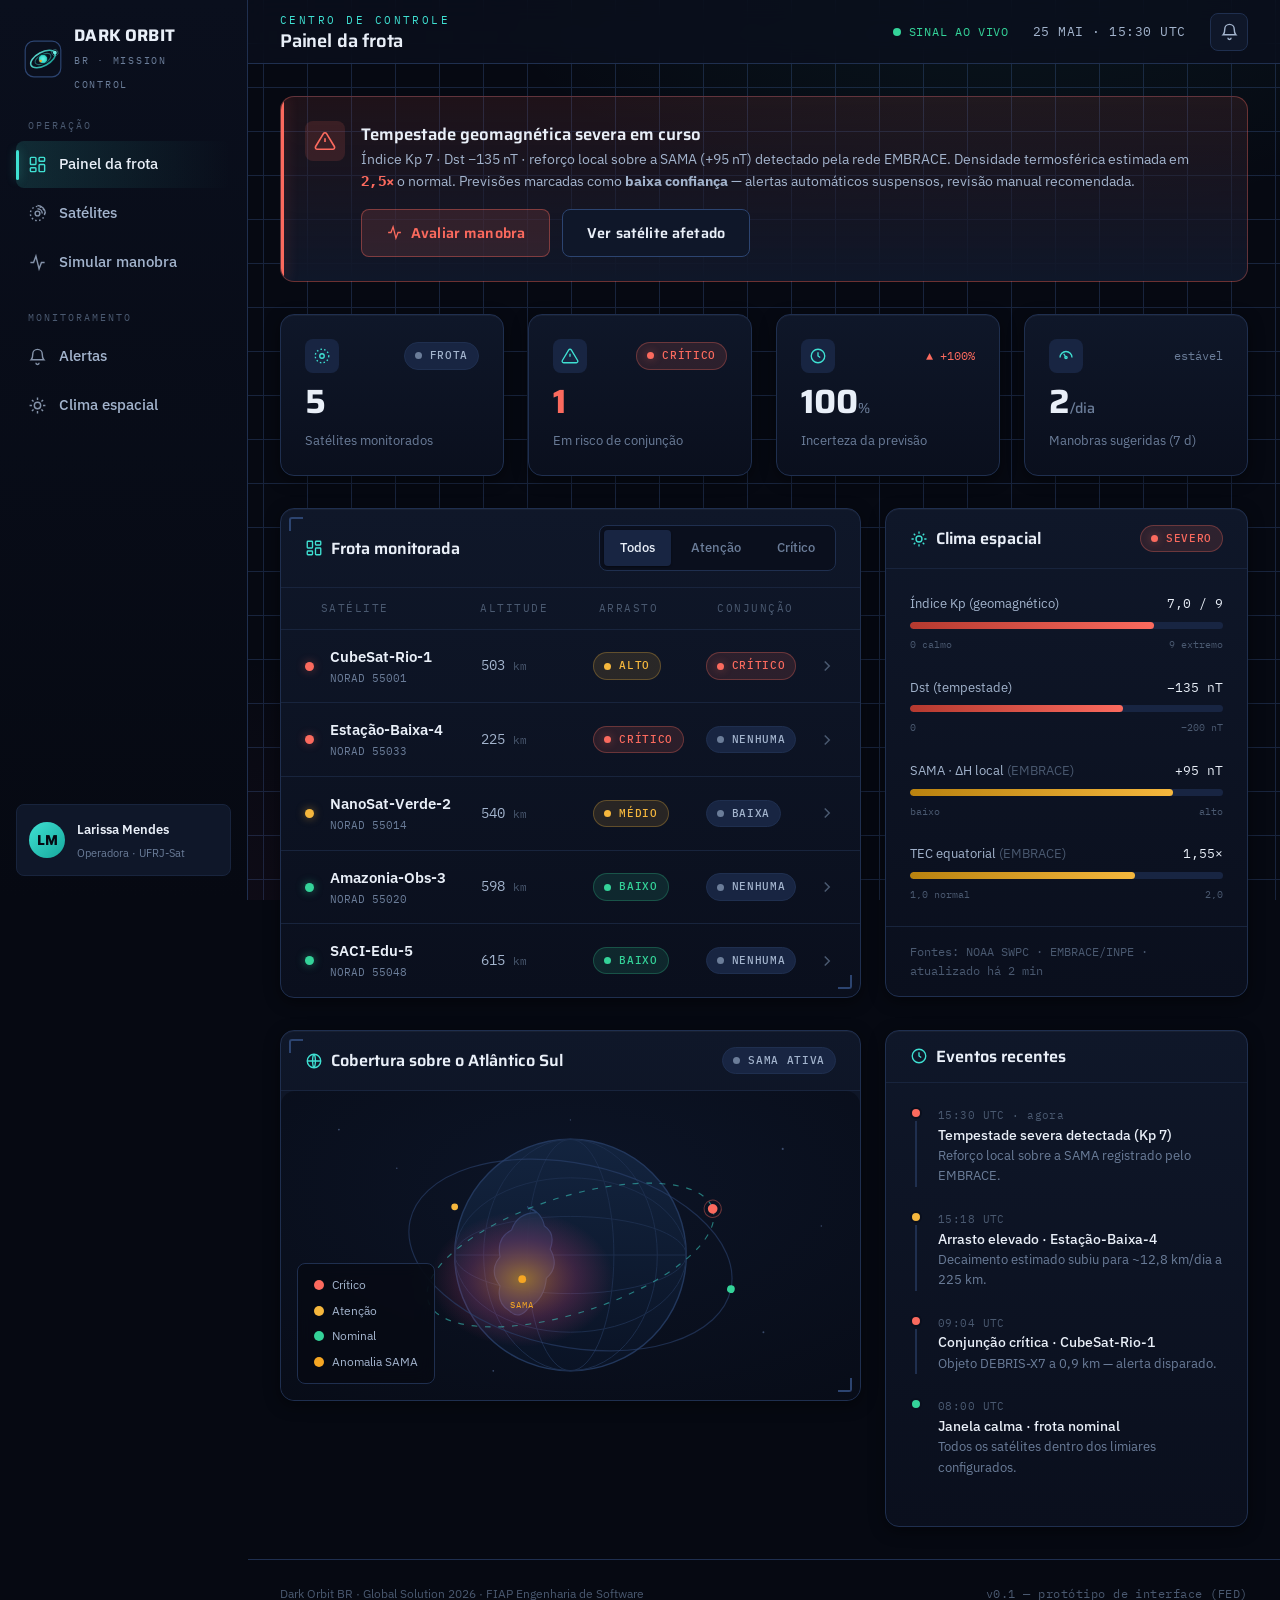
==== index.html @ e2dfccf2 "first commit" ====
<!DOCTYPE html>
<html lang="pt-BR">
<head>
  <meta charset="UTF-8">
  <meta name="viewport" content="width=device-width, initial-scale=1.0">
  <meta name="description" content="Dark Orbit BR — Centro de Controle. Painel de operação de risco orbital em tempo real para operadores de pequenas constelações.">
  <title>Centro de Controle · Dark Orbit BR</title>
  <link rel="icon" type="image/svg+xml" href="assets/logo.svg">
  <link rel="preconnect" href="https://fonts.googleapis.com">
  <link rel="preconnect" href="https://fonts.gstatic.com" crossorigin>
  <link href="https://fonts.googleapis.com/css2?family=Saira:wght@500;600;700&family=IBM+Plex+Sans:wght@400;500;600&family=IBM+Plex+Mono:wght@400;500&display=swap" rel="stylesheet">
  <link rel="stylesheet" href="css/style.css">
</head>
<body>
  <a class="skip-link" href="#conteudo">Pular para o conteúdo</a>

  <div class="app">
    <!-- ===================== NAVEGAÇÃO PRIMÁRIA ===================== -->
    <aside class="sidebar">
      <a class="brand" href="index.html" aria-label="Dark Orbit BR — início">
        <img class="brand__mark" src="assets/logo.svg" alt="Logotipo do Dark Orbit BR: um planeta com satélite em órbita">
        <span>
          <span class="brand__name">DARK ORBIT</span><br>
          <span class="brand__sub">BR · Mission Control</span>
        </span>
      </a>

      <nav class="nav" aria-label="Navegação principal">
        <p class="nav__label">Operação</p>
        <ul class="nav__list">
          <li>
            <a class="nav__item" href="index.html" aria-current="page">
              <svg viewBox="0 0 24 24" fill="none" stroke="currentColor" stroke-width="1.8" aria-hidden="true"><rect x="3" y="3" width="7" height="9" rx="1"/><rect x="14" y="3" width="7" height="5" rx="1"/><rect x="14" y="12" width="7" height="9" rx="1"/><rect x="3" y="16" width="7" height="5" rx="1"/></svg>
              <span>Painel da frota</span>
            </a>
          </li>
          <li>
            <a class="nav__item" href="satelite.html">
              <svg viewBox="0 0 24 24" fill="none" stroke="currentColor" stroke-width="1.8" aria-hidden="true"><circle cx="12" cy="12" r="3"/><path d="M12 2a10 10 0 0 1 10 10M12 6a6 6 0 0 1 6 6"/><circle cx="12" cy="12" r="9" stroke-dasharray="2 3"/></svg>
              <span>Satélites</span>
            </a>
          </li>
          <li>
            <a class="nav__item" href="manobra.html">
              <svg viewBox="0 0 24 24" fill="none" stroke="currentColor" stroke-width="1.8" aria-hidden="true"><path d="M3 12h4l3-8 4 16 3-8h4"/></svg>
              <span>Simular manobra</span>
            </a>
          </li>
        </ul>

        <p class="nav__label" style="margin-top:var(--s-5)">Monitoramento</p>
        <ul class="nav__list">
          <li>
            <a class="nav__item" href="index.html#alertas">
              <svg viewBox="0 0 24 24" fill="none" stroke="currentColor" stroke-width="1.8" aria-hidden="true"><path d="M12 3a6 6 0 0 0-6 6c0 5-2 7-2 7h16s-2-2-2-7a6 6 0 0 0-6-6Z"/><path d="M10 20a2 2 0 0 0 4 0"/></svg>
              <span>Alertas</span>
            </a>
          </li>
          <li>
            <a class="nav__item" href="index.html#clima">
              <svg viewBox="0 0 24 24" fill="none" stroke="currentColor" stroke-width="1.8" aria-hidden="true"><circle cx="12" cy="12" r="4"/><path d="M12 2v3M12 19v3M2 12h3M19 12h3M5 5l2 2M17 17l2 2M5 19l2-2M17 7l2-2"/></svg>
              <span>Clima espacial</span>
            </a>
          </li>
        </ul>
      </nav>

      <div class="sidebar__foot">
        <div class="userchip">
          <span class="userchip__avatar" aria-hidden="true">LM</span>
          <span>
            <span class="userchip__name">Larissa Mendes</span><br>
            <span class="userchip__role">Operadora · UFRJ-Sat</span>
          </span>
        </div>
      </div>
    </aside>

    <!-- ========================= PRINCIPAL ========================= -->
    <div class="main">
      <header class="topbar">
        <div class="topbar__title">
          <span class="eyebrow">Centro de Controle</span>
          <h1>Painel da frota</h1>
        </div>
        <div class="topbar__spacer"></div>
        <div class="topbar__meta">
          <span class="live"><span class="live__dot" aria-hidden="true"></span> SINAL AO VIVO</span>
          <time class="clock" datetime="2026-05-25T15:30">25 MAI · 15:30 UTC</time>
          <button class="iconbtn" aria-label="Notificações">
            <svg viewBox="0 0 24 24" fill="none" stroke="currentColor" stroke-width="1.8" aria-hidden="true"><path d="M12 3a6 6 0 0 0-6 6c0 5-2 7-2 7h16s-2-2-2-7a6 6 0 0 0-6-6Z"/><path d="M10 20a2 2 0 0 0 4 0"/></svg>
          </button>
        </div>
      </header>

      <main class="content" id="conteudo">

        <!-- BANNER DE EVENTO CRÍTICO (estado de tempestade) -->
        <section class="alert alert--crit rise" aria-labelledby="alerta-titulo" id="alertas">
          <span class="alert__icon" aria-hidden="true">
            <svg viewBox="0 0 24 24" fill="none" stroke="currentColor" stroke-width="1.8"><path d="M12 9v4M12 17h.01"/><path d="M10.3 3.9 1.8 18a2 2 0 0 0 1.7 3h17a2 2 0 0 0 1.7-3L13.7 3.9a2 2 0 0 0-3.4 0Z"/></svg>
          </span>
          <div class="alert__body">
            <p class="alert__title" id="alerta-titulo">Tempestade geomagnética severa em curso</p>
            <p class="alert__text">Índice Kp 7 · Dst −135 nT · reforço local sobre a SAMA (+95 nT) detectado pela rede EMBRACE. Densidade termosférica estimada em <strong class="readout" style="color:var(--st-crit)">2,5×</strong> o normal. Previsões marcadas como <strong>baixa confiança</strong> — alertas automáticos suspensos, revisão manual recomendada.</p>
            <div class="alert__actions">
              <a class="btn btn--danger" href="manobra.html">
                <svg viewBox="0 0 24 24" fill="none" stroke="currentColor" stroke-width="1.8" aria-hidden="true"><path d="M3 12h4l3-8 4 16 3-8h4"/></svg>
                Avaliar manobra
              </a>
              <a class="btn btn--ghost" href="satelite.html">Ver satélite afetado</a>
            </div>
          </div>
        </section>

        <!-- KPIs -->
        <section class="grid grid--kpi" aria-label="Indicadores gerais">
          <article class="panel kpi rise">
            <div class="kpi__top">
              <span class="kpi__icon" aria-hidden="true"><svg viewBox="0 0 24 24" fill="none" stroke="currentColor" stroke-width="1.8"><circle cx="12" cy="12" r="3"/><circle cx="12" cy="12" r="9" stroke-dasharray="2 3"/></svg></span>
              <span class="pill pill--neutral"><span class="pill__dot" aria-hidden="true"></span>Frota</span>
            </div>
            <div><span class="kpi__value">5</span></div>
            <span class="kpi__label">Satélites monitorados</span>
          </article>

          <article class="panel kpi rise">
            <div class="kpi__top">
              <span class="kpi__icon" aria-hidden="true"><svg viewBox="0 0 24 24" fill="none" stroke="currentColor" stroke-width="1.8"><path d="M12 9v4M12 17h.01"/><path d="M10.3 3.9 1.8 18a2 2 0 0 0 1.7 3h17a2 2 0 0 0 1.7-3L13.7 3.9a2 2 0 0 0-3.4 0Z"/></svg></span>
              <span class="pill pill--crit"><span class="pill__dot" aria-hidden="true"></span>Crítico</span>
            </div>
            <div><span class="kpi__value" style="color:var(--st-crit)">1</span></div>
            <span class="kpi__label">Em risco de conjunção</span>
          </article>

          <article class="panel kpi rise">
            <div class="kpi__top">
              <span class="kpi__icon" aria-hidden="true"><svg viewBox="0 0 24 24" fill="none" stroke="currentColor" stroke-width="1.8"><circle cx="12" cy="12" r="9"/><path d="M12 7v5l3 2"/></svg></span>
              <span class="kpi__delta kpi__delta--up">▲ +100%</span>
            </div>
            <div><span class="kpi__value">100<small>%</small></span></div>
            <span class="kpi__label">Incerteza da previsão</span>
          </article>

          <article class="panel kpi rise">
            <div class="kpi__top">
              <span class="kpi__icon" aria-hidden="true"><svg viewBox="0 0 24 24" fill="none" stroke="currentColor" stroke-width="1.8"><path d="M4 14a8 8 0 0 1 16 0"/><path d="M12 14 9 9"/><circle cx="12" cy="14" r="1.5"/></svg></span>
              <span class="kpi__delta kpi__delta--flat">estável</span>
            </div>
            <div><span class="kpi__value">2<small>/dia</small></span></div>
            <span class="kpi__label">Manobras sugeridas (7 d)</span>
          </article>
        </section>

        <!-- LINHA PRINCIPAL: frota + clima espacial -->
        <section class="grid grid--split">
          <!-- Lista da frota -->
          <article class="panel panel--hud rise" aria-labelledby="frota-titulo">
            <div class="panel__head">
              <h3 id="frota-titulo">
                <svg viewBox="0 0 24 24" width="18" height="18" fill="none" stroke="var(--signal)" stroke-width="1.8" aria-hidden="true"><rect x="3" y="3" width="7" height="9" rx="1"/><rect x="14" y="3" width="7" height="5" rx="1"/><rect x="14" y="12" width="7" height="9" rx="1"/><rect x="3" y="16" width="7" height="5" rx="1"/></svg>
                Frota monitorada
              </h3>
              <div class="tabs" role="tablist" aria-label="Filtrar por status">
                <span class="tab" role="tab" aria-selected="true">Todos</span>
                <span class="tab" role="tab" aria-selected="false">Atenção</span>
                <span class="tab" role="tab" aria-selected="false">Crítico</span>
              </div>
            </div>

            <div class="fleet" role="table" aria-label="Satélites da frota">
              <div class="fleet__row fleet__row--head" role="row">
                <span role="columnheader" aria-label="Status"></span>
                <span role="columnheader">Satélite</span>
                <span role="columnheader">Altitude</span>
                <span role="columnheader">Arrasto</span>
                <span role="columnheader">Conjunção</span>
                <span role="columnheader" aria-label="Abrir"></span>
              </div>

              <a class="fleet__row" role="row" href="satelite.html">
                <span class="statusdot statusdot--crit" role="cell" aria-label="Status crítico"></span>
                <span class="fleet__name" role="cell"><b>CubeSat-Rio-1</b><span>NORAD 55001</span></span>
                <span class="fleet__metric" data-label="Altitude" role="cell">503 <small>km</small></span>
                <span class="fleet__metric" data-label="Arrasto" role="cell"><span class="pill pill--warn"><span class="pill__dot" aria-hidden="true"></span>Alto</span></span>
                <span class="fleet__metric" data-label="Conjunção" role="cell"><span class="pill pill--crit"><span class="pill__dot" aria-hidden="true"></span>Crítico</span></span>
                <span class="fleet__chevron" role="cell" aria-hidden="true"><svg viewBox="0 0 24 24" fill="none" stroke="currentColor" stroke-width="2"><path d="m9 6 6 6-6 6"/></svg></span>
              </a>

              <a class="fleet__row" role="row" href="satelite.html">
                <span class="statusdot statusdot--crit" role="cell" aria-label="Status crítico"></span>
                <span class="fleet__name" role="cell"><b>Estação-Baixa-4</b><span>NORAD 55033</span></span>
                <span class="fleet__metric" data-label="Altitude" role="cell">225 <small>km</small></span>
                <span class="fleet__metric" data-label="Arrasto" role="cell"><span class="pill pill--crit"><span class="pill__dot" aria-hidden="true"></span>Crítico</span></span>
                <span class="fleet__metric" data-label="Conjunção" role="cell"><span class="pill pill--neutral"><span class="pill__dot" aria-hidden="true"></span>Nenhuma</span></span>
                <span class="fleet__chevron" role="cell" aria-hidden="true"><svg viewBox="0 0 24 24" fill="none" stroke="currentColor" stroke-width="2"><path d="m9 6 6 6-6 6"/></svg></span>
              </a>

              <a class="fleet__row" role="row" href="satelite.html">
                <span class="statusdot statusdot--warn" role="cell" aria-label="Status de atenção"></span>
                <span class="fleet__name" role="cell"><b>NanoSat-Verde-2</b><span>NORAD 55014</span></span>
                <span class="fleet__metric" data-label="Altitude" role="cell">540 <small>km</small></span>
                <span class="fleet__metric" data-label="Arrasto" role="cell"><span class="pill pill--warn"><span class="pill__dot" aria-hidden="true"></span>Médio</span></span>
                <span class="fleet__metric" data-label="Conjunção" role="cell"><span class="pill pill--neutral"><span class="pill__dot" aria-hidden="true"></span>Baixa</span></span>
                <span class="fleet__chevron" role="cell" aria-hidden="true"><svg viewBox="0 0 24 24" fill="none" stroke="currentColor" stroke-width="2"><path d="m9 6 6 6-6 6"/></svg></span>
              </a>

              <a class="fleet__row" role="row" href="satelite.html">
                <span class="statusdot statusdot--calm" role="cell" aria-label="Status calmo"></span>
                <span class="fleet__name" role="cell"><b>Amazonia-Obs-3</b><span>NORAD 55020</span></span>
                <span class="fleet__metric" data-label="Altitude" role="cell">598 <small>km</small></span>
                <span class="fleet__metric" data-label="Arrasto" role="cell"><span class="pill pill--calm"><span class="pill__dot" aria-hidden="true"></span>Baixo</span></span>
                <span class="fleet__metric" data-label="Conjunção" role="cell"><span class="pill pill--neutral"><span class="pill__dot" aria-hidden="true"></span>Nenhuma</span></span>
                <span class="fleet__chevron" role="cell" aria-hidden="true"><svg viewBox="0 0 24 24" fill="none" stroke="currentColor" stroke-width="2"><path d="m9 6 6 6-6 6"/></svg></span>
              </a>

              <a class="fleet__row" role="row" href="satelite.html">
                <span class="statusdot statusdot--calm" role="cell" aria-label="Status calmo"></span>
                <span class="fleet__name" role="cell"><b>SACI-Edu-5</b><span>NORAD 55048</span></span>
                <span class="fleet__metric" data-label="Altitude" role="cell">615 <small>km</small></span>
                <span class="fleet__metric" data-label="Arrasto" role="cell"><span class="pill pill--calm"><span class="pill__dot" aria-hidden="true"></span>Baixo</span></span>
                <span class="fleet__metric" data-label="Conjunção" role="cell"><span class="pill pill--neutral"><span class="pill__dot" aria-hidden="true"></span>Nenhuma</span></span>
                <span class="fleet__chevron" role="cell" aria-hidden="true"><svg viewBox="0 0 24 24" fill="none" stroke="currentColor" stroke-width="2"><path d="m9 6 6 6-6 6"/></svg></span>
              </a>
            </div>
          </article>

          <!-- Clima espacial -->
          <article class="panel rise" aria-labelledby="clima-titulo" id="clima">
            <div class="panel__head">
              <h3 id="clima-titulo">
                <svg viewBox="0 0 24 24" width="18" height="18" fill="none" stroke="var(--signal)" stroke-width="1.8" aria-hidden="true"><circle cx="12" cy="12" r="4"/><path d="M12 2v3M12 19v3M2 12h3M19 12h3M5 5l2 2M17 17l2 2M5 19l2-2M17 7l2-2"/></svg>
                Clima espacial
              </h3>
              <span class="pill pill--crit"><span class="pill__dot" aria-hidden="true"></span>Severo</span>
            </div>
            <div class="panel__body stack-5" style="display:flex;flex-direction:column;gap:var(--s-5)">
              <div class="gauge">
                <div class="gauge__top"><span class="gauge__name">Índice Kp (geomagnético)</span><span class="gauge__val">7,0 / 9</span></div>
                <div class="gauge__track"><div class="gauge__fill gauge__fill--crit" style="width:78%"></div></div>
                <div class="gauge__scale"><span>0 calmo</span><span>9 extremo</span></div>
              </div>
              <div class="gauge">
                <div class="gauge__top"><span class="gauge__name">Dst (tempestade)</span><span class="gauge__val">−135 nT</span></div>
                <div class="gauge__track"><div class="gauge__fill gauge__fill--crit" style="width:68%"></div></div>
                <div class="gauge__scale"><span>0</span><span>−200 nT</span></div>
              </div>
              <div class="gauge">
                <div class="gauge__top"><span class="gauge__name">SAMA · ΔH local <span class="dim">(EMBRACE)</span></span><span class="gauge__val">+95 nT</span></div>
                <div class="gauge__track"><div class="gauge__fill gauge__fill--warn" style="width:84%"></div></div>
                <div class="gauge__scale"><span>baixo</span><span>alto</span></div>
              </div>
              <div class="gauge">
                <div class="gauge__top"><span class="gauge__name">TEC equatorial <span class="dim">(EMBRACE)</span></span><span class="gauge__val">1,55×</span></div>
                <div class="gauge__track"><div class="gauge__fill gauge__fill--warn" style="width:72%"></div></div>
                <div class="gauge__scale"><span>1,0 normal</span><span>2,0</span></div>
              </div>
            </div>
            <div class="panel__foot">
              <p class="dim" style="font-size:0.74rem;font-family:var(--f-mono)">Fontes: NOAA SWPC · EMBRACE/INPE · atualizado há 2 min</p>
            </div>
          </article>
        </section>

        <!-- HISTÓRICO + MAPA -->
        <section class="grid grid--split">
          <!-- Mapa orbital -->
          <article class="panel panel--hud rise" aria-labelledby="mapa-titulo">
            <div class="panel__head">
              <h3 id="mapa-titulo">
                <svg viewBox="0 0 24 24" width="18" height="18" fill="none" stroke="var(--signal)" stroke-width="1.8" aria-hidden="true"><circle cx="12" cy="12" r="9"/><path d="M3 12h18M12 3c2.5 2.5 2.5 15 0 18M12 3c-2.5 2.5-2.5 15 0 18"/></svg>
                Cobertura sobre o Atlântico Sul
              </h3>
              <span class="pill pill--neutral"><span class="pill__dot" aria-hidden="true"></span>SAMA ativa</span>
            </div>
            <div class="orbital">
              <svg viewBox="0 0 600 320" role="img" aria-label="Mapa estilizado do globo centrado no Atlântico Sul, com a região da Anomalia Magnética do Atlântico Sul destacada e satélites em órbita.">
                <defs>
                  <radialGradient id="sama" cx="50%" cy="50%" r="50%">
                    <stop offset="0" stop-color="#f5a623" stop-opacity="0.55"/>
                    <stop offset="0.6" stop-color="#d6457f" stop-opacity="0.22"/>
                    <stop offset="1" stop-color="#d6457f" stop-opacity="0"/>
                  </radialGradient>
                  <linearGradient id="globe" x1="0" y1="0" x2="0" y2="1">
                    <stop offset="0" stop-color="#13243f"/>
                    <stop offset="1" stop-color="#0a1325"/>
                  </linearGradient>
                </defs>
                <!-- estrelas -->
                <g fill="#3a4a6a">
                  <circle cx="60" cy="40" r="1"/><circle cx="120" cy="80" r="0.8"/><circle cx="520" cy="60" r="1.1"/>
                  <circle cx="560" cy="140" r="0.8"/><circle cx="40" cy="200" r="0.9"/><circle cx="500" cy="250" r="1"/>
                  <circle cx="300" cy="30" r="0.7"/><circle cx="220" cy="290" r="0.9"/>
                </g>
                <!-- globo -->
                <circle cx="300" cy="170" r="120" fill="url(#globe)" stroke="#22375c" stroke-width="1.5"/>
                <!-- meridianos/paralelos -->
                <g fill="none" stroke="#1c2e4d" stroke-width="1">
                  <ellipse cx="300" cy="170" rx="120" ry="40"/>
                  <ellipse cx="300" cy="170" rx="120" ry="80"/>
                  <ellipse cx="300" cy="170" rx="45" ry="120"/>
                  <ellipse cx="300" cy="170" rx="90" ry="120"/>
                  <line x1="180" y1="170" x2="420" y2="170"/>
                </g>
                <!-- contorno estilizado da América do Sul -->
                <path d="M255 120 q15 5 18 20 q12 8 6 24 q10 18 -4 30 q-2 22 -18 30 q-10 14 -20 4 q-14 -8 -10 -26 q-12 -16 0 -30 q-4 -20 12 -28 q6 -18 26 -18 Z"
                      fill="#1a2c49" stroke="#2c4470" stroke-width="1.2" opacity="0.9"/>
                <!-- brilho da anomalia SAMA -->
                <ellipse cx="250" cy="195" rx="95" ry="70" fill="url(#sama)"/>
                <circle cx="250" cy="195" r="4" fill="#f5a623"/>
                <text x="250" y="225" text-anchor="middle" fill="#f5a623" font-family="IBM Plex Mono, monospace" font-size="9" letter-spacing="1">SAMA</text>
                <!-- órbitas dos satélites -->
                <g fill="none" stroke="#2c4470" stroke-width="1.2">
                  <ellipse class="orbit-path-anim" cx="300" cy="170" rx="155" ry="60" stroke="#3fe0d2" stroke-opacity="0.5" transform="rotate(-18 300 170)"/>
                  <ellipse cx="300" cy="170" rx="170" ry="95" stroke-opacity="0.6" transform="rotate(12 300 170)"/>
                </g>
                <!-- satélites -->
                <g class="orbit-sat" style="transform-box:fill-box">
                  <g transform="rotate(-18 300 170)">
                    <circle cx="455" cy="170" r="5" fill="#fb6a5e"/>
                    <circle cx="455" cy="170" r="9" fill="none" stroke="#fb6a5e" stroke-width="1" opacity="0.4"/>
                  </g>
                </g>
                <g class="orbit-sat orbit-sat--slow" style="transform-box:fill-box">
                  <g transform="rotate(12 300 170)">
                    <circle cx="470" cy="170" r="4" fill="#34d399"/>
                  </g>
                </g>
                <circle cx="180" cy="120" r="3.5" fill="#f5b73d"/>
              </svg>
              <ul class="orbital__legend">
                <li><span class="legend-swatch" style="background:#fb6a5e" aria-hidden="true"></span> Crítico</li>
                <li><span class="legend-swatch" style="background:#f5b73d" aria-hidden="true"></span> Atenção</li>
                <li><span class="legend-swatch" style="background:#34d399" aria-hidden="true"></span> Nominal</li>
                <li><span class="legend-swatch" style="background:#f5a623" aria-hidden="true"></span> Anomalia SAMA</li>
              </ul>
            </div>
          </article>

          <!-- Histórico de eventos -->
          <article class="panel rise" aria-labelledby="hist-titulo">
            <div class="panel__head">
              <h3 id="hist-titulo">
                <svg viewBox="0 0 24 24" width="18" height="18" fill="none" stroke="var(--signal)" stroke-width="1.8" aria-hidden="true"><circle cx="12" cy="12" r="9"/><path d="M12 7v5l3 2"/></svg>
                Eventos recentes
              </h3>
            </div>
            <div class="panel__body">
              <div class="timeline">
                <div class="tl__item">
                  <div class="tl__rail"><span class="tl__node tl__node--crit" aria-hidden="true"></span><span class="tl__line"></span></div>
                  <div>
                    <p class="tl__time">15:30 UTC · agora</p>
                    <p class="tl__title">Tempestade severa detectada (Kp 7)</p>
                    <p class="tl__desc">Reforço local sobre a SAMA registrado pelo EMBRACE.</p>
                  </div>
                </div>
                <div class="tl__item">
                  <div class="tl__rail"><span class="tl__node tl__node--warn" aria-hidden="true"></span><span class="tl__line"></span></div>
                  <div>
                    <p class="tl__time">15:18 UTC</p>
                    <p class="tl__title">Arrasto elevado · Estação-Baixa-4</p>
                    <p class="tl__desc">Decaimento estimado subiu para ~12,8 km/dia a 225 km.</p>
                  </div>
                </div>
                <div class="tl__item">
                  <div class="tl__rail"><span class="tl__node tl__node--crit" aria-hidden="true"></span><span class="tl__line"></span></div>
                  <div>
                    <p class="tl__time">09:04 UTC</p>
                    <p class="tl__title">Conjunção crítica · CubeSat-Rio-1</p>
                    <p class="tl__desc">Objeto DEBRIS-X7 a 0,9 km — alerta disparado.</p>
                  </div>
                </div>
                <div class="tl__item">
                  <div class="tl__rail"><span class="tl__node tl__node--calm" aria-hidden="true"></span></div>
                  <div>
                    <p class="tl__time">08:00 UTC</p>
                    <p class="tl__title">Janela calma · frota nominal</p>
                    <p class="tl__desc">Todos os satélites dentro dos limiares configurados.</p>
                  </div>
                </div>
              </div>
            </div>
          </article>
        </section>
      </main>

      <footer class="footer">
        <span>Dark Orbit BR · Global Solution 2026 · FIAP Engenharia de Software</span>
        <span class="footer__tag">v0.1 — protótipo de interface (FED)</span>
      </footer>
    </div>
  </div>

  <!-- Navegação inferior (mobile) -->
  <nav class="mobnav" aria-label="Navegação principal (mobile)">
    <a class="mobnav__item" href="index.html" aria-current="page">
      <svg viewBox="0 0 24 24" fill="none" stroke="currentColor" stroke-width="1.8" aria-hidden="true"><rect x="3" y="3" width="7" height="9" rx="1"/><rect x="14" y="3" width="7" height="5" rx="1"/><rect x="14" y="12" width="7" height="9" rx="1"/><rect x="3" y="16" width="7" height="5" rx="1"/></svg>
      Painel
    </a>
    <a class="mobnav__item" href="satelite.html">
      <svg viewBox="0 0 24 24" fill="none" stroke="currentColor" stroke-width="1.8" aria-hidden="true"><circle cx="12" cy="12" r="3"/><circle cx="12" cy="12" r="9" stroke-dasharray="2 3"/></svg>
      Satélites
    </a>
    <a class="mobnav__item" href="manobra.html">
      <svg viewBox="0 0 24 24" fill="none" stroke="currentColor" stroke-width="1.8" aria-hidden="true"><path d="M3 12h4l3-8 4 16 3-8h4"/></svg>
      Manobra
    </a>
    <a class="mobnav__item" href="index.html#alertas">
      <svg viewBox="0 0 24 24" fill="none" stroke="currentColor" stroke-width="1.8" aria-hidden="true"><path d="M12 3a6 6 0 0 0-6 6c0 5-2 7-2 7h16s-2-2-2-7a6 6 0 0 0-6-6Z"/><path d="M10 20a2 2 0 0 0 4 0"/></svg>
      Alertas
    </a>
  </nav>
</body>
</html>
---- css/style.css ----
/* =====================================================================
   DARK ORBIT BR — Sistema de Design
   FED (Front-End Design) · Global Solution 2026 · FIAP
   Tema: Centro de Controle, modo noturno.
   Estrutura do arquivo:
     1. Tokens (variáveis de design)
     2. Reset e base
     3. Tipografia
     4. Layout (shell, sidebar, topbar, grid, footer)
     5. Componentes (cards, status, telemetria, tabelas, botões,
        formulários, alertas, mapa orbital, timeline)
     6. Utilitários
     7. Animações
     8. Responsividade (breakpoints)
   ===================================================================== */

/* ============================ 1. TOKENS ============================= */
:root {
  /* --- Cor: superfícies (espaço profundo) --- */
  --c-void:      #060912;
  --c-deep:      #0a0f1d;
  --c-panel:     #0f1729;
  --c-panel-2:   #131d33;
  --c-elevated:  #182542;
  --c-line:      #1f2f4f;
  --c-line-soft: #18243d;
  --c-line-glow: #2c4470;

  /* --- Cor: texto --- */
  --t-hi:   #e9eff8;
  --t-mid:  #a3b4cd;
  --t-low:  #6b7d99;
  --t-dim:  #4a5970;

  /* --- Cor: acento "sinal" (telemetria, ciano) --- */
  --signal:        #3fe0d2;
  --signal-bright: #6bf0e4;
  --signal-deep:   #16a89c;
  --signal-glow:   rgba(63, 224, 210, 0.35);

  /* --- Cor: status semântico --- */
  --st-calm:    #34d399;   /* calmo / nominal */
  --st-calm-bg: rgba(52, 211, 153, 0.12);
  --st-warn:    #f5b73d;   /* atenção */
  --st-warn-bg: rgba(245, 183, 61, 0.12);
  --st-crit:    #fb6a5e;   /* crítico */
  --st-crit-bg: rgba(251, 106, 94, 0.13);
  --st-crit-glow: rgba(251, 106, 94, 0.4);

  /* --- Cor: anomalia SAMA (calor atmosférico, âmbar→magenta) --- */
  --sama-core: #f5a623;
  --sama-edge: #d6457f;

  /* --- Tipografia --- */
  --f-display: "Saira", "Saira Fallback", system-ui, sans-serif;
  --f-body:    "IBM Plex Sans", "Segoe UI", system-ui, sans-serif;
  --f-mono:    "IBM Plex Mono", "SFMono-Regular", Consolas, monospace;

  /* --- Escala de espaçamento (base 4px) --- */
  --s-1: 0.25rem; --s-2: 0.5rem;  --s-3: 0.75rem; --s-4: 1rem;
  --s-5: 1.5rem;  --s-6: 2rem;    --s-7: 3rem;    --s-8: 4rem;

  /* --- Raio --- */
  --r-sm: 4px; --r-md: 8px; --r-lg: 14px; --r-pill: 999px;

  /* --- Sombra e profundidade --- */
  --sh-1: 0 1px 2px rgba(0,0,0,.4);
  --sh-2: 0 4px 16px rgba(0,0,0,.45);
  --sh-3: 0 12px 40px rgba(0,0,0,.55);
  --sh-inset: inset 0 1px 0 rgba(255,255,255,.04);

  /* --- Layout --- */
  --rail: 248px;          /* largura da sidebar */
  --topbar-h: 64px;
  --maxw: 1440px;
}

/* ========================= 2. RESET / BASE ========================= */
*, *::before, *::after { box-sizing: border-box; margin: 0; padding: 0; }

html { scroll-behavior: smooth; -webkit-text-size-adjust: 100%; }

body {
  font-family: var(--f-body);
  font-size: 15px;
  line-height: 1.55;
  color: var(--t-mid);
  background-color: var(--c-void);
  /* atmosfera: malha de gradientes + grade técnica sutil */
  background-image:
    radial-gradient(900px 500px at 78% -8%, rgba(63,224,210,.07), transparent 60%),
    radial-gradient(700px 600px at 12% 108%, rgba(214,69,127,.06), transparent 55%),
    linear-gradient(var(--c-line-soft) 1px, transparent 1px),
    linear-gradient(90deg, var(--c-line-soft) 1px, transparent 1px);
  background-size: 100% 100%, 100% 100%, 44px 44px, 44px 44px;
  background-position: 0 0, 0 0, -1px -1px, -1px -1px;
  background-attachment: fixed;
  -webkit-font-smoothing: antialiased;
  text-rendering: optimizeLegibility;
  min-height: 100vh;
}

img, svg { display: block; max-width: 100%; }
a { color: inherit; text-decoration: none; }
button { font-family: inherit; cursor: pointer; border: none; background: none; color: inherit; }
ul { list-style: none; }

/* Foco visível e consistente (acessibilidade / navegação por teclado) */
:focus-visible {
  outline: 2px solid var(--signal);
  outline-offset: 2px;
  border-radius: var(--r-sm);
}

::selection { background: var(--signal-glow); color: var(--t-hi); }

/* Scrollbar temática */
::-webkit-scrollbar { width: 10px; height: 10px; }
::-webkit-scrollbar-track { background: var(--c-deep); }
::-webkit-scrollbar-thumb { background: var(--c-line); border-radius: var(--r-pill); border: 2px solid var(--c-deep); }
::-webkit-scrollbar-thumb:hover { background: var(--c-line-glow); }

/* Salto para conteúdo (acessibilidade) */
.skip-link {
  position: absolute; left: var(--s-4); top: -120px;
  z-index: 100; padding: var(--s-2) var(--s-4);
  background: var(--signal); color: var(--c-void);
  font-weight: 600; border-radius: var(--r-md);
  transition: top .2s ease;
}
.skip-link:focus { top: var(--s-4); }

/* ========================== 3. TIPOGRAFIA ========================== */
h1, h2, h3, h4 { font-family: var(--f-display); color: var(--t-hi); line-height: 1.15; font-weight: 600; }
h1 { font-size: clamp(1.5rem, 2.2vw, 2.1rem); letter-spacing: -0.01em; }
h2 { font-size: clamp(1.15rem, 1.6vw, 1.4rem); }
h3 { font-size: 1.02rem; font-weight: 600; }
h4 { font-size: 0.86rem; font-weight: 600; }

.eyebrow {
  font-family: var(--f-mono);
  font-size: 0.7rem;
  letter-spacing: 0.22em;
  text-transform: uppercase;
  color: var(--signal);
}
.muted { color: var(--t-low); }
.dim   { color: var(--t-dim); }

/* Leitura de telemetria em monoespaçada */
.readout {
  font-family: var(--f-mono);
  font-variant-numeric: tabular-nums;
  letter-spacing: 0.02em;
}

/* ============================ 4. LAYOUT ============================ */
.app {
  display: grid;
  grid-template-columns: var(--rail) 1fr;
  min-height: 100vh;
}

/* --- Sidebar (navegação primária) --- */
.sidebar {
  position: sticky; top: 0; align-self: start;
  height: 100vh;
  display: flex; flex-direction: column;
  gap: var(--s-5);
  padding: var(--s-5) var(--s-4);
  background: linear-gradient(180deg, var(--c-deep), var(--c-void));
  border-right: 1px solid var(--c-line);
  z-index: 30;
}
.brand { display: flex; align-items: center; gap: var(--s-3); padding: 0 var(--s-2); }
.brand__mark { width: 38px; height: 38px; flex: none; }
.brand__name { font-family: var(--f-display); font-weight: 700; font-size: 1.05rem; color: var(--t-hi); letter-spacing: 0.02em; line-height: 1; }
.brand__sub  { font-family: var(--f-mono); font-size: 0.6rem; letter-spacing: 0.18em; color: var(--t-low); text-transform: uppercase; }

.nav__label {
  font-family: var(--f-mono); font-size: 0.62rem; letter-spacing: 0.2em;
  text-transform: uppercase; color: var(--t-dim);
  padding: 0 var(--s-3); margin-bottom: var(--s-2);
}
.nav__list { display: flex; flex-direction: column; gap: 2px; }
.nav__item {
  display: flex; align-items: center; gap: var(--s-3);
  padding: var(--s-3); border-radius: var(--r-md);
  color: var(--t-mid); font-size: 0.92rem; font-weight: 500;
  position: relative; transition: background .15s ease, color .15s ease;
}
.nav__item svg { width: 19px; height: 19px; flex: none; opacity: .8; }
.nav__item:hover { background: var(--c-panel); color: var(--t-hi); }
.nav__item[aria-current="page"] {
  background: linear-gradient(90deg, rgba(63,224,210,.14), transparent);
  color: var(--t-hi);
}
.nav__item[aria-current="page"]::before {
  content: ""; position: absolute; left: 0; top: 18%; bottom: 18%;
  width: 3px; border-radius: var(--r-pill);
  background: var(--signal); box-shadow: 0 0 10px var(--signal-glow);
}
.nav__item[aria-current="page"] svg { opacity: 1; color: var(--signal); }

.sidebar__foot { margin-top: auto; }

/* Cartão de usuário (persona) */
.userchip {
  display: flex; align-items: center; gap: var(--s-3);
  padding: var(--s-3); border-radius: var(--r-md);
  background: var(--c-panel); border: 1px solid var(--c-line-soft);
}
.userchip__avatar {
  width: 36px; height: 36px; border-radius: var(--r-pill); flex: none;
  display: grid; place-items: center;
  font-family: var(--f-display); font-weight: 700; font-size: 0.9rem;
  color: var(--c-void); background: linear-gradient(135deg, var(--signal), var(--signal-deep));
}
.userchip__name { font-size: 0.82rem; color: var(--t-hi); font-weight: 600; line-height: 1.2; }
.userchip__role { font-size: 0.7rem; color: var(--t-low); }

/* --- Coluna principal --- */
.main { display: flex; flex-direction: column; min-width: 0; }

/* --- Topbar --- */
.topbar {
  position: sticky; top: 0; z-index: 20;
  height: var(--topbar-h);
  display: flex; align-items: center; gap: var(--s-4);
  padding: 0 var(--s-6);
  background: rgba(10,15,29,.82);
  backdrop-filter: blur(12px);
  border-bottom: 1px solid var(--c-line);
}
.topbar__title { display: flex; flex-direction: column; gap: 1px; min-width: 0; }
.topbar__title h1 { font-size: 1.15rem; }
.topbar__spacer { flex: 1; }
.topbar__meta { display: flex; align-items: center; gap: var(--s-5); }

/* Indicador de conexão "ao vivo" */
.live {
  display: inline-flex; align-items: center; gap: var(--s-2);
  font-family: var(--f-mono); font-size: 0.72rem; letter-spacing: 0.06em;
  color: var(--st-calm);
}
.live__dot {
  width: 8px; height: 8px; border-radius: 50%;
  background: var(--st-calm); box-shadow: 0 0 0 0 rgba(52,211,153,.5);
  animation: pulse 2.4s infinite;
}
.clock { font-family: var(--f-mono); font-size: 0.8rem; color: var(--t-mid); letter-spacing: 0.04em; }

/* --- Área de conteúdo --- */
.content { padding: var(--s-6); max-width: var(--maxw); width: 100%; margin: 0 auto; }
.content > * + * { margin-top: var(--s-6); }

.section__head {
  display: flex; align-items: flex-end; justify-content: space-between;
  gap: var(--s-4); margin-bottom: var(--s-4); flex-wrap: wrap;
}
.section__head p { font-size: 0.88rem; color: var(--t-low); max-width: 60ch; }

/* Grades reutilizáveis */
.grid { display: grid; gap: var(--s-5); }
.grid--kpi   { grid-template-columns: repeat(4, 1fr); }
.grid--2     { grid-template-columns: repeat(2, 1fr); }
.grid--3     { grid-template-columns: repeat(3, 1fr); }
.grid--split { grid-template-columns: 1.6fr 1fr; align-items: start; }
.grid--detail{ grid-template-columns: 1.35fr 1fr; align-items: start; }

/* --- Rodapé --- */
.footer {
  margin-top: auto;
  padding: var(--s-5) var(--s-6);
  border-top: 1px solid var(--c-line);
  display: flex; align-items: center; justify-content: space-between;
  flex-wrap: wrap; gap: var(--s-3);
  font-size: 0.78rem; color: var(--t-dim);
}
.footer a:hover { color: var(--signal); }
.footer__tag { font-family: var(--f-mono); letter-spacing: 0.04em; }

/* ========================= 5. COMPONENTES ========================= */

/* --- Painel / Card base (com cantos de HUD) --- */
.panel {
  position: relative;
  background: linear-gradient(180deg, var(--c-panel), var(--c-deep));
  border: 1px solid var(--c-line);
  border-radius: var(--r-lg);
  box-shadow: var(--sh-2), var(--sh-inset);
}
.panel--pad { padding: var(--s-5); }
.panel__head {
  display: flex; align-items: center; justify-content: space-between;
  gap: var(--s-3); padding: var(--s-4) var(--s-5);
  border-bottom: 1px solid var(--c-line-soft);
}
.panel__head h3 { display: flex; align-items: center; gap: var(--s-2); }
.panel__body { padding: var(--s-5); }
.panel__foot { padding: var(--s-4) var(--s-5); border-top: 1px solid var(--c-line-soft); }

/* Cantos de mira (HUD) nos painéis em destaque */
.panel--hud::before, .panel--hud::after {
  content: ""; position: absolute; width: 14px; height: 14px; pointer-events: none;
  border-color: var(--c-line-glow); border-style: solid; border-width: 0;
}
.panel--hud::before { top: 8px; left: 8px; border-top-width: 2px; border-left-width: 2px; border-top-left-radius: 3px; }
.panel--hud::after  { bottom: 8px; right: 8px; border-bottom-width: 2px; border-right-width: 2px; border-bottom-right-radius: 3px; }

/* --- KPI / cartão de métrica --- */
.kpi { padding: var(--s-5); display: flex; flex-direction: column; gap: var(--s-3); }
.kpi__top { display: flex; align-items: center; justify-content: space-between; }
.kpi__icon { width: 34px; height: 34px; border-radius: var(--r-md); display: grid; place-items: center; background: var(--c-elevated); color: var(--signal); }
.kpi__icon svg { width: 18px; height: 18px; }
.kpi__value { font-family: var(--f-display); font-size: 2.1rem; font-weight: 700; color: var(--t-hi); line-height: 1; }
.kpi__value small { font-size: 0.9rem; color: var(--t-low); font-weight: 500; }
.kpi__label { font-size: 0.8rem; color: var(--t-low); }
.kpi__delta { font-family: var(--f-mono); font-size: 0.74rem; display: inline-flex; align-items: center; gap: 4px; }
.kpi__delta--up   { color: var(--st-crit); }
.kpi__delta--down { color: var(--st-calm); }
.kpi__delta--flat { color: var(--t-low); }

/* --- Pílula de status --- */
.pill {
  display: inline-flex; align-items: center; gap: var(--s-2);
  padding: 4px 10px; border-radius: var(--r-pill);
  font-family: var(--f-mono); font-size: 0.7rem; font-weight: 500;
  letter-spacing: 0.06em; text-transform: uppercase;
  border: 1px solid transparent; white-space: nowrap;
}
.pill__dot { width: 7px; height: 7px; border-radius: 50%; flex: none; }
.pill--calm { color: var(--st-calm); background: var(--st-calm-bg); border-color: rgba(52,211,153,.25); }
.pill--calm .pill__dot { background: var(--st-calm); }
.pill--warn { color: var(--st-warn); background: var(--st-warn-bg); border-color: rgba(245,183,61,.28); }
.pill--warn .pill__dot { background: var(--st-warn); }
.pill--crit { color: var(--st-crit); background: var(--st-crit-bg); border-color: rgba(251,106,94,.3); }
.pill--crit .pill__dot { background: var(--st-crit); box-shadow: 0 0 8px var(--st-crit-glow); animation: blink 1.4s infinite; }
.pill--neutral { color: var(--t-mid); background: var(--c-elevated); border-color: var(--c-line); }
.pill--neutral .pill__dot { background: var(--t-low); }

/* --- Lista de satélites (frota) --- */
.fleet { display: flex; flex-direction: column; }
.fleet__row {
  display: grid;
  grid-template-columns: auto 1.4fr 1fr 1fr 1fr auto;
  align-items: center; gap: var(--s-4);
  padding: var(--s-4) var(--s-5);
  border-bottom: 1px solid var(--c-line-soft);
  transition: background .15s ease;
}
.fleet__row:last-child { border-bottom: none; }
.fleet__row:hover { background: var(--c-panel-2); }
.fleet__row--head {
  font-family: var(--f-mono); font-size: 0.66rem; letter-spacing: 0.14em;
  text-transform: uppercase; color: var(--t-dim);
  padding-top: var(--s-3); padding-bottom: var(--s-3);
}
.fleet__name { display: flex; flex-direction: column; gap: 1px; }
.fleet__name b { color: var(--t-hi); font-weight: 600; font-size: 0.92rem; }
.fleet__name span { font-family: var(--f-mono); font-size: 0.68rem; color: var(--t-low); }
.fleet__metric { font-family: var(--f-mono); font-size: 0.86rem; color: var(--t-mid); font-variant-numeric: tabular-nums; }
.fleet__metric small { color: var(--t-dim); }
.fleet__chevron { color: var(--t-dim); }
.fleet__chevron svg { width: 18px; height: 18px; }
.fleet__row:hover .fleet__chevron { color: var(--signal); }
.statusdot { width: 9px; height: 9px; border-radius: 50%; }
.statusdot--calm { background: var(--st-calm); box-shadow: 0 0 8px rgba(52,211,153,.5); }
.statusdot--warn { background: var(--st-warn); box-shadow: 0 0 8px rgba(245,183,61,.5); }
.statusdot--crit { background: var(--st-crit); box-shadow: 0 0 10px var(--st-crit-glow); animation: blink 1.4s infinite; }

/* --- Barra de telemetria (medidor) --- */
.gauge { display: flex; flex-direction: column; gap: var(--s-2); }
.gauge__top { display: flex; align-items: baseline; justify-content: space-between; }
.gauge__name { font-size: 0.8rem; color: var(--t-mid); }
.gauge__val { font-family: var(--f-mono); font-size: 0.84rem; color: var(--t-hi); font-variant-numeric: tabular-nums; }
.gauge__track { height: 7px; border-radius: var(--r-pill); background: var(--c-elevated); overflow: hidden; }
.gauge__fill { height: 100%; border-radius: var(--r-pill); background: linear-gradient(90deg, var(--signal-deep), var(--signal)); }
.gauge__fill--warn { background: linear-gradient(90deg, #b9820f, var(--st-warn)); }
.gauge__fill--crit { background: linear-gradient(90deg, #b5392f, var(--st-crit)); }
.gauge__scale { display: flex; justify-content: space-between; font-family: var(--f-mono); font-size: 0.62rem; color: var(--t-dim); }

/* --- Item de leitura chave/valor --- */
.kv { display: flex; flex-direction: column; gap: 3px; padding: var(--s-3) 0; border-bottom: 1px solid var(--c-line-soft); }
.kv:last-child { border-bottom: none; }
.kv__k { font-family: var(--f-mono); font-size: 0.66rem; letter-spacing: 0.12em; text-transform: uppercase; color: var(--t-dim); }
.kv__v { font-size: 0.95rem; color: var(--t-hi); }
.kv__v .readout { color: var(--signal); }

/* --- Botões --- */
.btn {
  display: inline-flex; align-items: center; justify-content: center; gap: var(--s-2);
  padding: var(--s-3) var(--s-5); border-radius: var(--r-md);
  font-family: var(--f-display); font-weight: 600; font-size: 0.9rem; letter-spacing: 0.01em;
  border: 1px solid transparent; transition: transform .12s ease, background .15s ease, border-color .15s ease, box-shadow .15s ease;
  white-space: nowrap;
}
.btn svg { width: 17px; height: 17px; }
.btn:active { transform: translateY(1px); }
.btn--primary { background: linear-gradient(135deg, var(--signal), var(--signal-deep)); color: var(--c-void); box-shadow: 0 4px 18px rgba(63,224,210,.22); }
.btn--primary:hover { box-shadow: 0 6px 26px rgba(63,224,210,.38); }
.btn--ghost { border-color: var(--c-line-glow); color: var(--t-hi); background: var(--c-panel); }
.btn--ghost:hover { border-color: var(--signal); background: var(--c-panel-2); }
.btn--danger { background: var(--st-crit-bg); color: var(--st-crit); border-color: rgba(251,106,94,.4); }
.btn--danger:hover { background: rgba(251,106,94,.2); }
.btn--block { width: 100%; }
.btn--sm { padding: var(--s-2) var(--s-3); font-size: 0.8rem; }

/* Botão-ícone */
.iconbtn { width: 38px; height: 38px; border-radius: var(--r-md); display: grid; place-items: center; color: var(--t-mid); border: 1px solid var(--c-line); background: var(--c-panel); transition: .15s ease; }
.iconbtn:hover { color: var(--t-hi); border-color: var(--c-line-glow); }
.iconbtn svg { width: 19px; height: 19px; }

/* --- Formulários --- */
.field { display: flex; flex-direction: column; gap: var(--s-2); margin-bottom: var(--s-4); }
.field__label { font-size: 0.82rem; color: var(--t-mid); font-weight: 500; }
.field__label .req { color: var(--st-crit); }
.field__hint { font-size: 0.72rem; color: var(--t-dim); }
.input, .select {
  width: 100%; padding: var(--s-3) var(--s-4);
  background: var(--c-deep); border: 1px solid var(--c-line);
  border-radius: var(--r-md); color: var(--t-hi);
  font-family: var(--f-body); font-size: 0.92rem;
  transition: border-color .15s ease, box-shadow .15s ease;
}
.input::placeholder { color: var(--t-dim); }
.input:focus, .select:focus { outline: none; border-color: var(--signal); box-shadow: 0 0 0 3px var(--signal-glow); }
.input--mono { font-family: var(--f-mono); letter-spacing: 0.02em; }
.inputgroup { position: relative; display: flex; align-items: center; }
.inputgroup .input { padding-left: 2.6rem; }
.inputgroup__icon { position: absolute; left: var(--s-3); color: var(--t-low); display: grid; place-items: center; }
.inputgroup__icon svg { width: 18px; height: 18px; }

/* Toggle / switch (visual; estado real virá no WD) */
.switch { display: inline-flex; align-items: center; gap: var(--s-3); }
.switch__track { width: 42px; height: 24px; border-radius: var(--r-pill); background: var(--c-elevated); border: 1px solid var(--c-line); position: relative; transition: .2s ease; }
.switch__track::after { content: ""; position: absolute; top: 2px; left: 2px; width: 18px; height: 18px; border-radius: 50%; background: var(--t-low); transition: .2s ease; }
.switch--on .switch__track { background: var(--signal-deep); border-color: var(--signal); }
.switch--on .switch__track::after { left: 20px; background: var(--signal-bright); }
.switch__label { font-size: 0.84rem; color: var(--t-mid); }

/* --- Alerta / banner crítico --- */
.alert {
  display: flex; gap: var(--s-4); align-items: flex-start;
  padding: var(--s-5); border-radius: var(--r-lg);
  border: 1px solid; position: relative; overflow: hidden;
}
.alert__icon { width: 40px; height: 40px; border-radius: var(--r-md); flex: none; display: grid; place-items: center; }
.alert__icon svg { width: 22px; height: 22px; }
.alert__body { flex: 1; min-width: 0; }
.alert__title { font-family: var(--f-display); font-weight: 600; color: var(--t-hi); font-size: 1.05rem; margin-bottom: 2px; }
.alert__text { font-size: 0.88rem; color: var(--t-mid); }
.alert__actions { display: flex; gap: var(--s-3); margin-top: var(--s-4); flex-wrap: wrap; }
.alert--crit { background: linear-gradient(180deg, rgba(251,106,94,.1), var(--c-panel)); border-color: rgba(251,106,94,.35); }
.alert--crit .alert__icon { background: var(--st-crit-bg); color: var(--st-crit); }
.alert--crit::before { content: ""; position: absolute; left: 0; top: 0; bottom: 0; width: 3px; background: var(--st-crit); box-shadow: 0 0 14px var(--st-crit-glow); }
.alert--warn { background: linear-gradient(180deg, rgba(245,183,61,.08), var(--c-panel)); border-color: rgba(245,183,61,.3); }
.alert--warn .alert__icon { background: var(--st-warn-bg); color: var(--st-warn); }
.alert--info { background: var(--c-panel); border-color: var(--c-line); }
.alert--info .alert__icon { background: var(--c-elevated); color: var(--signal); }

/* --- Mapa orbital --- */
.orbital { position: relative; border-radius: var(--r-lg); overflow: hidden; background: radial-gradient(120% 120% at 50% 30%, #0c1426, var(--c-void)); }
.orbital svg { width: 100%; height: auto; display: block; }
.orbital__legend {
  position: absolute; left: var(--s-4); bottom: var(--s-4);
  display: flex; flex-direction: column; gap: var(--s-2);
  padding: var(--s-3) var(--s-4); border-radius: var(--r-md);
  background: rgba(6,9,18,.7); backdrop-filter: blur(8px);
  border: 1px solid var(--c-line);
}
.orbital__legend li { display: flex; align-items: center; gap: var(--s-2); font-size: 0.72rem; color: var(--t-mid); }
.legend-swatch { width: 10px; height: 10px; border-radius: 50%; flex: none; }

/* --- Comparação de manobra (lado a lado) --- */
.compare { display: grid; grid-template-columns: 1fr 1fr; gap: var(--s-4); }
.option {
  border: 1px solid var(--c-line); border-radius: var(--r-lg);
  padding: var(--s-5); background: var(--c-panel); display: flex; flex-direction: column; gap: var(--s-4);
  transition: border-color .15s ease, transform .12s ease;
}
.option:hover { border-color: var(--c-line-glow); }
.option--recommended { border-color: var(--signal); box-shadow: 0 0 0 1px var(--signal-glow), 0 12px 30px rgba(0,0,0,.4); }
.option__tag { align-self: flex-start; }
.option__head { display: flex; align-items: center; justify-content: space-between; gap: var(--s-3); }
.option__title { font-family: var(--f-display); font-size: 1.1rem; color: var(--t-hi); font-weight: 600; }
.option__stats { display: flex; flex-direction: column; gap: var(--s-1); }

/* --- Timeline / histórico --- */
.timeline { display: flex; flex-direction: column; }
.tl__item { display: grid; grid-template-columns: auto 1fr; gap: var(--s-4); padding-bottom: var(--s-5); position: relative; }
.tl__rail { display: flex; flex-direction: column; align-items: center; }
.tl__node { width: 12px; height: 12px; border-radius: 50%; border: 2px solid var(--c-deep); flex: none; z-index: 1; }
.tl__node--calm { background: var(--st-calm); }
.tl__node--warn { background: var(--st-warn); }
.tl__node--crit { background: var(--st-crit); }
.tl__line { width: 2px; flex: 1; background: var(--c-line); margin-top: 2px; }
.tl__item:last-child .tl__line { display: none; }
.tl__time { font-family: var(--f-mono); font-size: 0.68rem; color: var(--t-dim); letter-spacing: 0.04em; }
.tl__title { font-size: 0.9rem; color: var(--t-hi); font-weight: 500; }
.tl__desc { font-size: 0.82rem; color: var(--t-low); }

/* --- Abas (visuais; ativação no WD) --- */
.tabs { display: flex; gap: var(--s-1); padding: var(--s-1); background: var(--c-deep); border: 1px solid var(--c-line); border-radius: var(--r-md); width: fit-content; }
.tab { padding: var(--s-2) var(--s-4); border-radius: var(--r-sm); font-size: 0.82rem; font-weight: 500; color: var(--t-low); transition: .15s ease; }
.tab:hover { color: var(--t-hi); }
.tab[aria-selected="true"] { background: var(--c-elevated); color: var(--t-hi); box-shadow: var(--sh-1); }

/* --- Gráfico (placeholder estrutural de densidade) --- */
.chart { width: 100%; height: auto; display: block; }
.chart-caption { display: flex; align-items: center; gap: var(--s-4); margin-top: var(--s-3); flex-wrap: wrap; font-size: 0.74rem; color: var(--t-low); }
.chart-caption span { display: inline-flex; align-items: center; gap: 6px; }
.chart-key { width: 16px; height: 3px; border-radius: 2px; }

/* ========================== 6. UTILITÁRIOS ========================= */
.stack    { display: flex; flex-direction: column; }
.stack-2 > * + * { margin-top: var(--s-2); }
.stack-3 > * + * { margin-top: var(--s-3); }
.stack-4 > * + * { margin-top: var(--s-4); }
.row      { display: flex; align-items: center; gap: var(--s-3); }
.row--between { justify-content: space-between; }
.wrap     { flex-wrap: wrap; }
.flex-1   { flex: 1; }
.text-center { text-align: center; }
.full     { width: 100%; }
.hide     { display: none; }

/* ========================== 7. ANIMAÇÕES ========================== */
@keyframes pulse {
  0%   { box-shadow: 0 0 0 0 rgba(52,211,153,.5); }
  70%  { box-shadow: 0 0 0 7px rgba(52,211,153,0); }
  100% { box-shadow: 0 0 0 0 rgba(52,211,153,0); }
}
@keyframes blink { 0%,100% { opacity: 1; } 50% { opacity: .35; } }
@keyframes rise  { from { opacity: 0; transform: translateY(12px); } to { opacity: 1; transform: translateY(0); } }
@keyframes orbit-spin { from { transform: rotate(0); } to { transform: rotate(360deg); } }
@keyframes dash { to { stroke-dashoffset: -1000; } }

/* Entrada escalonada no carregamento da página */
.rise { opacity: 0; animation: rise .55s cubic-bezier(.2,.7,.3,1) forwards; }
.rise:nth-child(1) { animation-delay: .04s; }
.rise:nth-child(2) { animation-delay: .10s; }
.rise:nth-child(3) { animation-delay: .16s; }
.rise:nth-child(4) { animation-delay: .22s; }
.rise:nth-child(5) { animation-delay: .28s; }
.rise:nth-child(6) { animation-delay: .34s; }

/* Satélite orbitando no mapa (decorativo, CSS puro) */
.orbit-sat { transform-origin: center; animation: orbit-spin 36s linear infinite; }
.orbit-sat--slow { animation-duration: 60s; }
.orbit-path-anim { stroke-dasharray: 6 8; animation: dash 30s linear infinite; }

/* Respeita preferência de menos movimento (acessibilidade) */
@media (prefers-reduced-motion: reduce) {
  *, *::before, *::after { animation-duration: .001ms !important; animation-iteration-count: 1 !important; transition-duration: .001ms !important; scroll-behavior: auto !important; }
  .rise { opacity: 1; }
}

/* ======================== 8. RESPONSIVIDADE ======================= */
/* Navegação inferior (mobile/tablet) — escondida no desktop */
.mobnav { display: none; }

/* Tablet: sidebar vira trilho de ícones */
@media (max-width: 1024px) {
  :root { --rail: 76px; }
  .brand__name, .brand__sub, .nav__label, .nav__item span,
  .userchip__name, .userchip__role { display: none; }
  .brand { justify-content: center; padding: 0; }
  .nav__item { justify-content: center; padding: var(--s-3); }
  .nav__item[aria-current="page"] { background: var(--c-panel); }
  .userchip { justify-content: center; padding: var(--s-2); background: transparent; border: none; }
  .grid--kpi { grid-template-columns: repeat(2, 1fr); }
  .grid--split, .grid--detail { grid-template-columns: 1fr; }
  .content { padding: var(--s-5); }
  .topbar { padding: 0 var(--s-5); }
}

/* Mobile: sidebar some, navegação vai para baixo (padrão app, sem JS) */
@media (max-width: 640px) {
  :root { --topbar-h: 56px; }
  .app { grid-template-columns: 1fr; }
  .sidebar { display: none; }
  .content { padding: var(--s-4); padding-bottom: 84px; }
  .content > * + * { margin-top: var(--s-5); }
  .topbar { padding: 0 var(--s-4); }
  .clock { display: none; }

  .grid--kpi, .grid--2, .grid--3 { grid-template-columns: 1fr; }
  .compare { grid-template-columns: 1fr; }

  /* Lista de frota colapsa para cartões legíveis */
  .fleet__row { grid-template-columns: auto 1fr auto; row-gap: var(--s-2); }
  .fleet__row--head { display: none; }
  .fleet__metric { grid-column: 2 / 4; font-size: 0.78rem; }
  .fleet__metric::before { content: attr(data-label) " "; color: var(--t-dim); font-size: 0.66rem; }

  .mobnav {
    display: flex; position: fixed; left: 0; right: 0; bottom: 0; z-index: 40;
    justify-content: space-around; align-items: center;
    padding: var(--s-2) var(--s-2) calc(var(--s-2) + env(safe-area-inset-bottom));
    background: rgba(10,15,29,.94); backdrop-filter: blur(14px);
    border-top: 1px solid var(--c-line);
  }
  .mobnav__item { display: flex; flex-direction: column; align-items: center; gap: 3px; padding: var(--s-2); color: var(--t-low); font-size: 0.62rem; font-family: var(--f-mono); letter-spacing: 0.04em; border-radius: var(--r-md); }
  .mobnav__item svg { width: 21px; height: 21px; }
  .mobnav__item[aria-current="page"] { color: var(--signal); }

  .section__head { flex-direction: column; align-items: flex-start; gap: var(--s-2); }
  .topbar__meta { gap: var(--s-3); }
}

/* Telas largas: limita densidade */
@media (min-width: 1600px) {
  .content { padding-left: var(--s-7); padding-right: var(--s-7); }
}
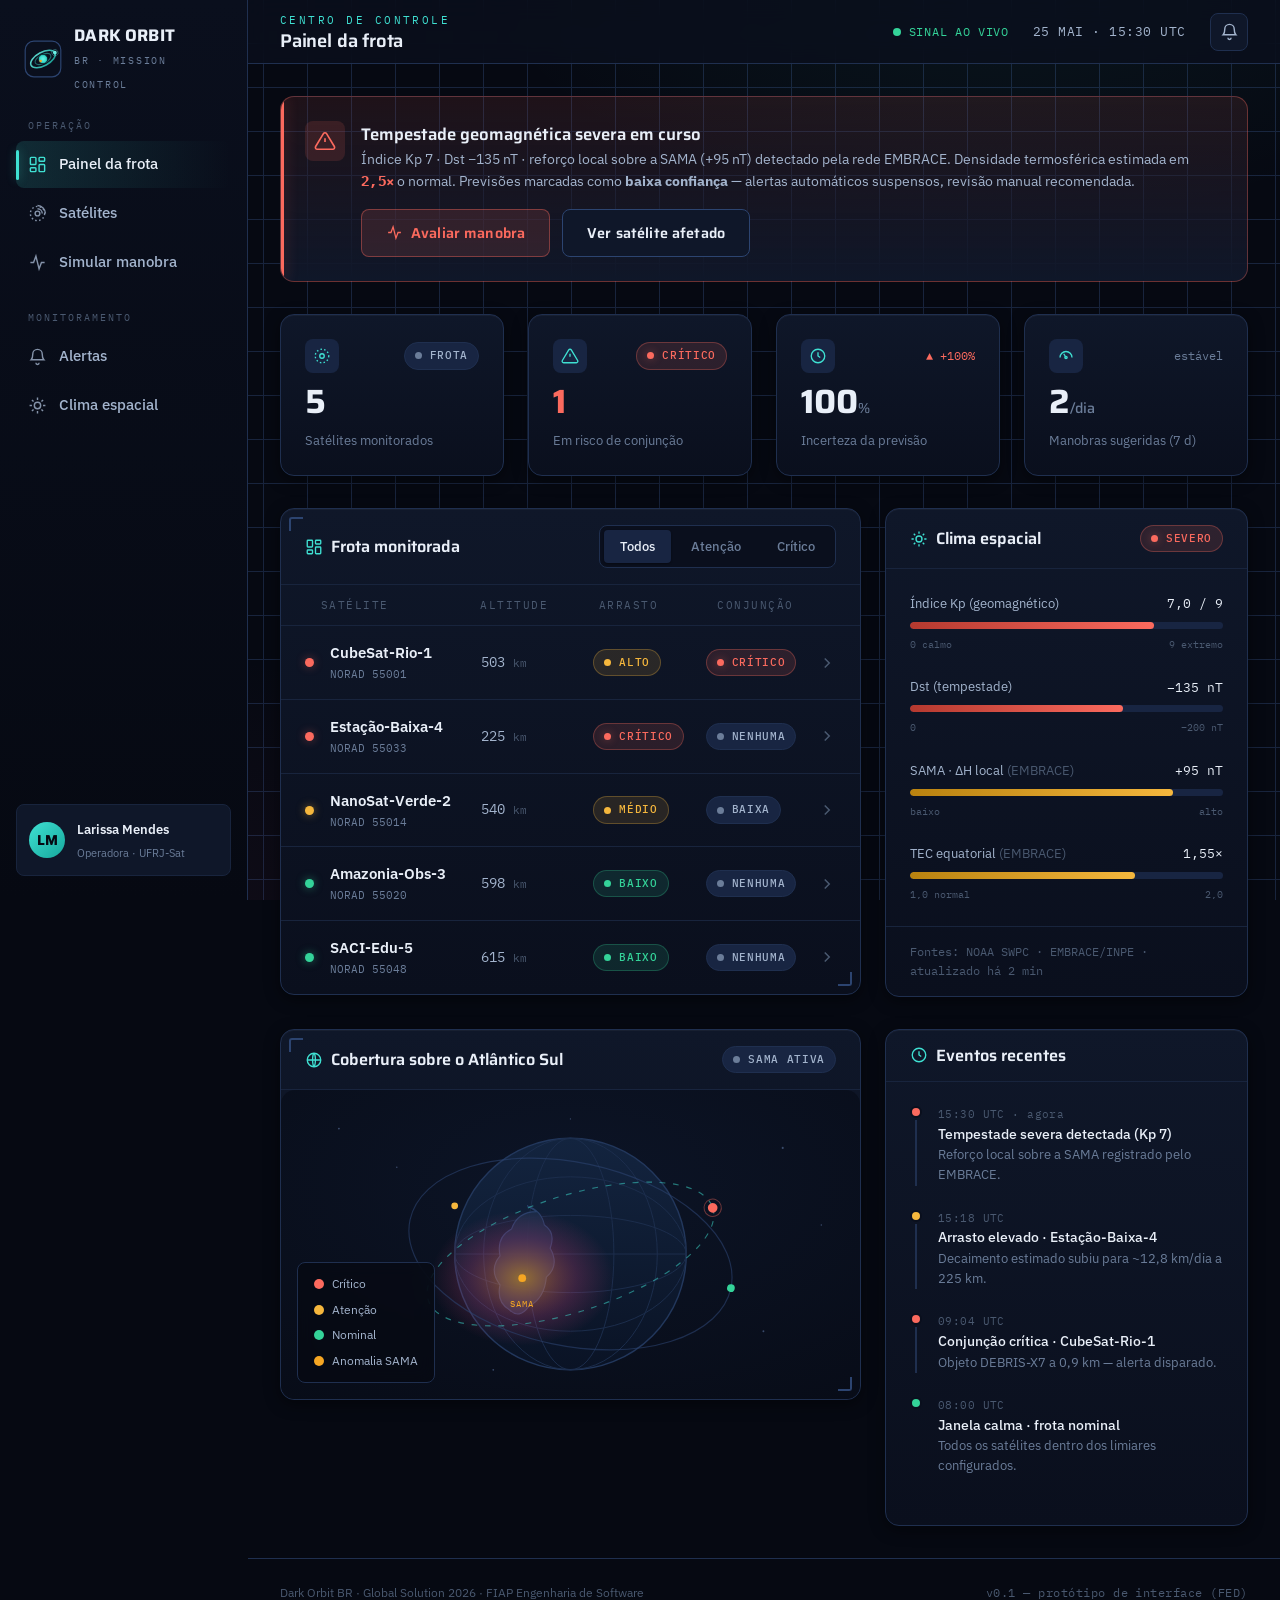
==== commit 8cb0d8dd: "add_js_extends" ====
--- a/index.html
+++ b/index.html
@@ -86,8 +86,8 @@
         <div class="topbar__spacer"></div>
         <div class="topbar__meta">
           <span class="live"><span class="live__dot" aria-hidden="true"></span> SINAL AO VIVO</span>
-          <time class="clock" datetime="2026-05-25T15:30">25 MAI · 15:30 UTC</time>
-          <button class="iconbtn" aria-label="Notificações">
+          <time class="clock" datetime="2026-05-25T15:30" data-relogio>25 MAI · 15:30 UTC</time>
+          <button class="iconbtn" aria-label="Notificações" id="btn-notificacoes">
             <svg viewBox="0 0 24 24" fill="none" stroke="currentColor" stroke-width="1.8" aria-hidden="true"><path d="M12 3a6 6 0 0 0-6 6c0 5-2 7-2 7h16s-2-2-2-7a6 6 0 0 0-6-6Z"/><path d="M10 20a2 2 0 0 0 4 0"/></svg>
           </button>
         </div>
@@ -129,7 +129,7 @@
               <span class="kpi__icon" aria-hidden="true"><svg viewBox="0 0 24 24" fill="none" stroke="currentColor" stroke-width="1.8"><path d="M12 9v4M12 17h.01"/><path d="M10.3 3.9 1.8 18a2 2 0 0 0 1.7 3h17a2 2 0 0 0 1.7-3L13.7 3.9a2 2 0 0 0-3.4 0Z"/></svg></span>
               <span class="pill pill--crit"><span class="pill__dot" aria-hidden="true"></span>Crítico</span>
             </div>
-            <div><span class="kpi__value" style="color:var(--st-crit)">1</span></div>
+            <div><span class="kpi__value" style="color:var(--st-crit)" id="kpi-risco">1</span></div>
             <span class="kpi__label">Em risco de conjunção</span>
           </article>
 
@@ -162,13 +162,13 @@
                 Frota monitorada
               </h3>
               <div class="tabs" role="tablist" aria-label="Filtrar por status">
-                <span class="tab" role="tab" aria-selected="true">Todos</span>
-                <span class="tab" role="tab" aria-selected="false">Atenção</span>
-                <span class="tab" role="tab" aria-selected="false">Crítico</span>
-              </div>
-            </div>
-
-            <div class="fleet" role="table" aria-label="Satélites da frota">
+                <button class="tab" role="tab" aria-selected="true" data-filtro="todos">Todos</button>
+                <button class="tab" role="tab" aria-selected="false" data-filtro="warn">Atenção</button>
+                <button class="tab" role="tab" aria-selected="false" data-filtro="crit">Crítico</button>
+              </div>
+            </div>
+
+            <div class="fleet" role="table" aria-label="Satélites da frota" id="lista-frota">
               <div class="fleet__row fleet__row--head" role="row">
                 <span role="columnheader" aria-label="Status"></span>
                 <span role="columnheader">Satélite</span>
@@ -178,7 +178,7 @@
                 <span role="columnheader" aria-label="Abrir"></span>
               </div>
 
-              <a class="fleet__row" role="row" href="satelite.html">
+              <a class="fleet__row" role="row" href="satelite.html" data-status="crit">
                 <span class="statusdot statusdot--crit" role="cell" aria-label="Status crítico"></span>
                 <span class="fleet__name" role="cell"><b>CubeSat-Rio-1</b><span>NORAD 55001</span></span>
                 <span class="fleet__metric" data-label="Altitude" role="cell">503 <small>km</small></span>
@@ -187,7 +187,7 @@
                 <span class="fleet__chevron" role="cell" aria-hidden="true"><svg viewBox="0 0 24 24" fill="none" stroke="currentColor" stroke-width="2"><path d="m9 6 6 6-6 6"/></svg></span>
               </a>
 
-              <a class="fleet__row" role="row" href="satelite.html">
+              <a class="fleet__row" role="row" href="satelite.html" data-status="crit">
                 <span class="statusdot statusdot--crit" role="cell" aria-label="Status crítico"></span>
                 <span class="fleet__name" role="cell"><b>Estação-Baixa-4</b><span>NORAD 55033</span></span>
                 <span class="fleet__metric" data-label="Altitude" role="cell">225 <small>km</small></span>
@@ -196,16 +196,16 @@
                 <span class="fleet__chevron" role="cell" aria-hidden="true"><svg viewBox="0 0 24 24" fill="none" stroke="currentColor" stroke-width="2"><path d="m9 6 6 6-6 6"/></svg></span>
               </a>
 
-              <a class="fleet__row" role="row" href="satelite.html">
-                <span class="statusdot statusdot--warn" role="cell" aria-label="Status de atenção"></span>
+              <a class="fleet__row" role="row" href="satelite.html" data-status="warn" id="row-nano">
+                <span class="statusdot statusdot--warn" role="cell" aria-label="Status de atenção" id="nano-dot"></span>
                 <span class="fleet__name" role="cell"><b>NanoSat-Verde-2</b><span>NORAD 55014</span></span>
                 <span class="fleet__metric" data-label="Altitude" role="cell">540 <small>km</small></span>
                 <span class="fleet__metric" data-label="Arrasto" role="cell"><span class="pill pill--warn"><span class="pill__dot" aria-hidden="true"></span>Médio</span></span>
-                <span class="fleet__metric" data-label="Conjunção" role="cell"><span class="pill pill--neutral"><span class="pill__dot" aria-hidden="true"></span>Baixa</span></span>
+                <span class="fleet__metric" data-label="Conjunção" role="cell" id="nano-conj"><span class="pill pill--neutral"><span class="pill__dot" aria-hidden="true"></span>Baixa</span></span>
                 <span class="fleet__chevron" role="cell" aria-hidden="true"><svg viewBox="0 0 24 24" fill="none" stroke="currentColor" stroke-width="2"><path d="m9 6 6 6-6 6"/></svg></span>
               </a>
 
-              <a class="fleet__row" role="row" href="satelite.html">
+              <a class="fleet__row" role="row" href="satelite.html" data-status="calm">
                 <span class="statusdot statusdot--calm" role="cell" aria-label="Status calmo"></span>
                 <span class="fleet__name" role="cell"><b>Amazonia-Obs-3</b><span>NORAD 55020</span></span>
                 <span class="fleet__metric" data-label="Altitude" role="cell">598 <small>km</small></span>
@@ -214,7 +214,7 @@
                 <span class="fleet__chevron" role="cell" aria-hidden="true"><svg viewBox="0 0 24 24" fill="none" stroke="currentColor" stroke-width="2"><path d="m9 6 6 6-6 6"/></svg></span>
               </a>
 
-              <a class="fleet__row" role="row" href="satelite.html">
+              <a class="fleet__row" role="row" href="satelite.html" data-status="calm">
                 <span class="statusdot statusdot--calm" role="cell" aria-label="Status calmo"></span>
                 <span class="fleet__name" role="cell"><b>SACI-Edu-5</b><span>NORAD 55048</span></span>
                 <span class="fleet__metric" data-label="Altitude" role="cell">615 <small>km</small></span>
@@ -236,23 +236,23 @@
             </div>
             <div class="panel__body stack-5" style="display:flex;flex-direction:column;gap:var(--s-5)">
               <div class="gauge">
-                <div class="gauge__top"><span class="gauge__name">Índice Kp (geomagnético)</span><span class="gauge__val">7,0 / 9</span></div>
-                <div class="gauge__track"><div class="gauge__fill gauge__fill--crit" style="width:78%"></div></div>
+                <div class="gauge__top"><span class="gauge__name">Índice Kp (geomagnético)</span><span class="gauge__val" id="val-kp">7,0 / 9</span></div>
+                <div class="gauge__track"><div class="gauge__fill gauge__fill--crit" id="bar-kp" style="width:78%"></div></div>
                 <div class="gauge__scale"><span>0 calmo</span><span>9 extremo</span></div>
               </div>
               <div class="gauge">
-                <div class="gauge__top"><span class="gauge__name">Dst (tempestade)</span><span class="gauge__val">−135 nT</span></div>
-                <div class="gauge__track"><div class="gauge__fill gauge__fill--crit" style="width:68%"></div></div>
+                <div class="gauge__top"><span class="gauge__name">Dst (tempestade)</span><span class="gauge__val" id="val-dst">−135 nT</span></div>
+                <div class="gauge__track"><div class="gauge__fill gauge__fill--crit" id="bar-dst" style="width:68%"></div></div>
                 <div class="gauge__scale"><span>0</span><span>−200 nT</span></div>
               </div>
               <div class="gauge">
-                <div class="gauge__top"><span class="gauge__name">SAMA · ΔH local <span class="dim">(EMBRACE)</span></span><span class="gauge__val">+95 nT</span></div>
-                <div class="gauge__track"><div class="gauge__fill gauge__fill--warn" style="width:84%"></div></div>
+                <div class="gauge__top"><span class="gauge__name">SAMA · ΔH local <span class="dim">(EMBRACE)</span></span><span class="gauge__val" id="val-sama">+95 nT</span></div>
+                <div class="gauge__track"><div class="gauge__fill gauge__fill--warn" id="bar-sama" style="width:84%"></div></div>
                 <div class="gauge__scale"><span>baixo</span><span>alto</span></div>
               </div>
               <div class="gauge">
-                <div class="gauge__top"><span class="gauge__name">TEC equatorial <span class="dim">(EMBRACE)</span></span><span class="gauge__val">1,55×</span></div>
-                <div class="gauge__track"><div class="gauge__fill gauge__fill--warn" style="width:72%"></div></div>
+                <div class="gauge__top"><span class="gauge__name">TEC equatorial <span class="dim">(EMBRACE)</span></span><span class="gauge__val" id="val-tec">1,55×</span></div>
+                <div class="gauge__track"><div class="gauge__fill gauge__fill--warn" id="bar-tec" style="width:72%"></div></div>
                 <div class="gauge__scale"><span>1,0 normal</span><span>2,0</span></div>
               </div>
             </div>
@@ -346,7 +346,7 @@
               </h3>
             </div>
             <div class="panel__body">
-              <div class="timeline">
+              <div class="timeline" id="timeline-eventos">
                 <div class="tl__item">
                   <div class="tl__rail"><span class="tl__node tl__node--crit" aria-hidden="true"></span><span class="tl__line"></span></div>
                   <div>
@@ -411,5 +411,8 @@
       Alertas
     </a>
   </nav>
+
+  <script src="js/app.js"></script>
+  <script src="js/dashboard.js"></script>
 </body>
-</html>
+</html>
